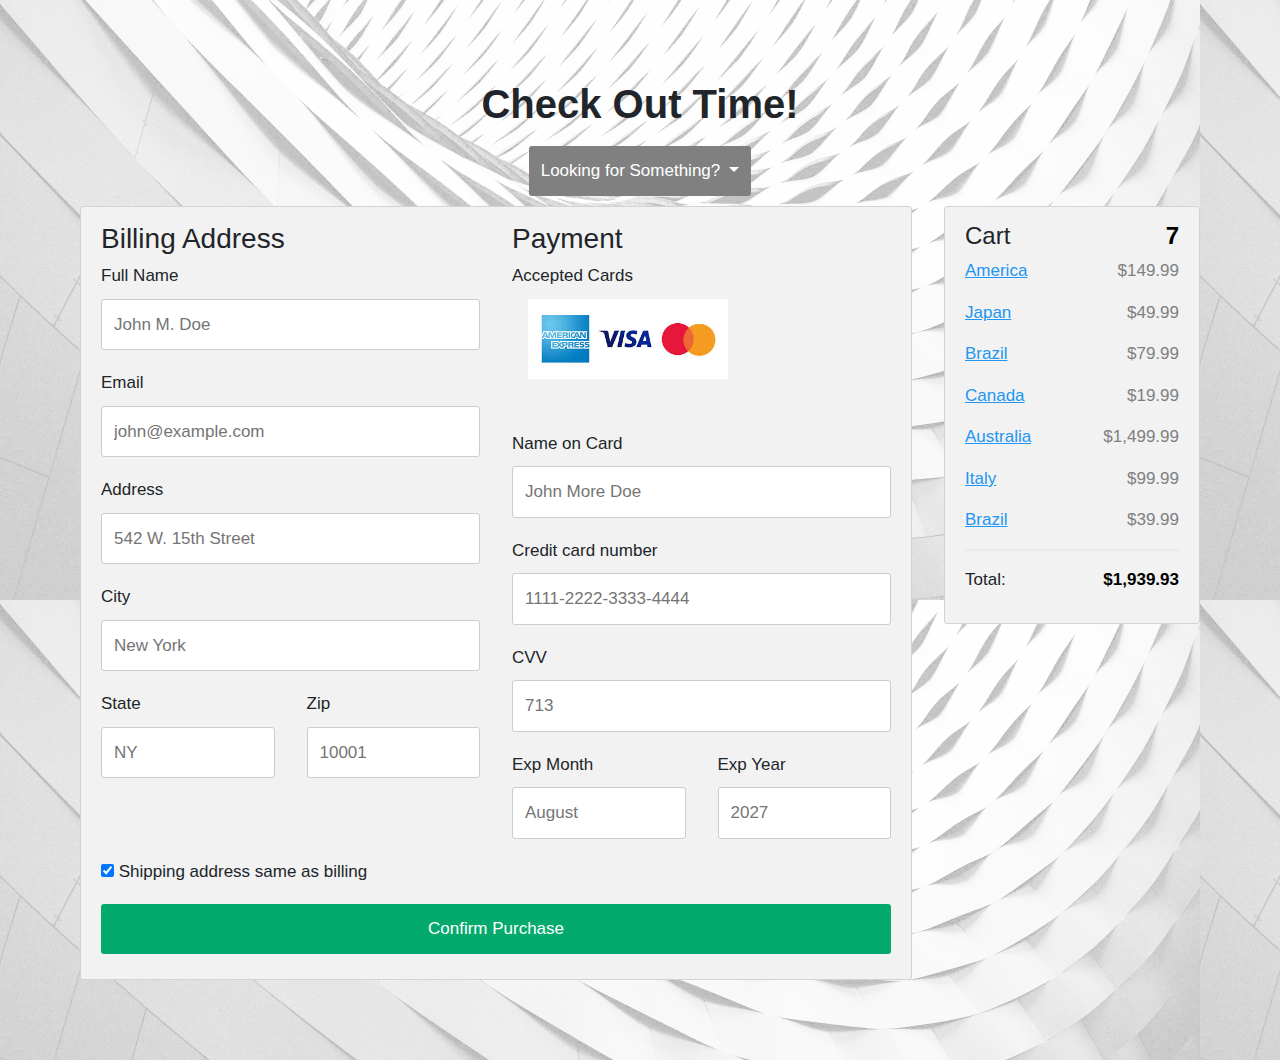
==== checkout.html @ 7d042033 "small format changes" ====
<!DOCTYPE html>
<html lang="en">

<head>
  <meta charset="UTF-8">
  <meta name="viewport" content="width=device-width, initial-scale=1.0">
  <title>Checkout</title>
  <link href="https://cdn.jsdelivr.net/npm/bootstrap@5.3.3/dist/css/bootstrap.min.css" rel="stylesheet"
    integrity="sha384-QWTKZyjpPEjISv5WaRU9OFeRpok6YctnYmDr5pNlyT2bRjXh0JMhjY6hW+ALEwIH" crossorigin="anonymous">
  <script src="https://cdn.jsdelivr.net/npm/bootstrap@5.3.3/dist/js/bootstrap.bundle.min.js"
    integrity="sha384-YvpcrYf0tY3lHB60NNkmXc5s9fDVZLESaAA55NDzOxhy9GkcIdslK1eN7N6jIeHz"
    crossorigin="anonymous"></script>
  <link rel="stylesheet" href="css/checkout.css">
 

</head>

<body>
  <header>

    <h1>
      <strong>Check Out Time!</strong>
    </h1>
    <div class="dropdown">
      <button class="btn btn-secondary dropdown-toggle" type="button" data-bs-toggle="dropdown" aria-expanded="false"
        id="Check_Btn">
        Looking for Something?
      </button>
      <!-- This is the navigation dropdown -->
      <ul class="dropdown-menu">
        <li><a class="dropdown-item" href="index.html">Homepage</a></li>
        <li><a class="dropdown-item" href="login.html">Login</a></li>
        <li><a class="dropdown-item" href="registration.html">Sign-Up</a></li>
        <li><a class="dropdown-item" href="service.html">Product / Services</a></li>
        <li><a class="dropdown-item" href="test1.html">Testimonials</a></li>
        <li><a class="dropdown-item" href="checkout.html">Check Out</a></li>
      </ul>
    </div>
  </header>


  <!-- This is the checkout form -->
  <div class="row">
    <div class="col-75">
      <div class="container">
        <form action="index.html">

          <div class="row">
            <div class="col-50">
              <h3>Billing Address</h3>
              <label for="fname"><i class="fa fa-user"></i> Full Name</label>
              <input type="text" id="fname" name="firstname" placeholder="John M. Doe">
              <label for="email"><i class="fa fa-envelope"></i> Email</label>
              <input type="text" id="email" name="email" placeholder="john@example.com">
              <label for="adr"><i class="fa fa-address-card-o"></i> Address</label>
              <input type="text" id="adr" name="address" placeholder="542 W. 15th Street">
              <label for="city"><i class="fa fa-institution"></i> City</label>
              <input type="text" id="city" name="city" placeholder="New York">

              <div class="row">
                <div class="col-50">
                  <label for="state">State</label>
                  <input type="text" id="state" name="state" placeholder="NY">
                </div>
                <div class="col-50">
                  <label for="zip">Zip</label>
                  <input type="text" id="zip" name="zip" placeholder="10001">
                </div>
              </div>
            </div>

            <div class="col-50">
              <h3>Payment</h3>
              <label for="fname">Accepted Cards</label>
              <h6> <img src="images/cards.jfif" alt="Payment cards"></h6>


              <div class="icon-container">
                <i class="fa fa-cc-visa" style="color:navy;"></i>
                <i class="fa fa-cc-amex" style="color:blue;"></i>
                <i class="fa fa-cc-mastercard" style="color:red;"></i>
                <i class="fa fa-cc-discover" style="color:orange;"></i>
              </div>
              <label for="cname">Name on Card</label>
              <input type="text" id="cname" name="cardname" placeholder="John More Doe" minlength="3">
              <label for="ccnum">Credit card number</label>
              <input type="text" id="ccnum" name="cardnumber" placeholder="1111-2222-3333-4444" maxlength="16">
              <label for="expmonth">CVV</label>
              <input type="text" id="expmonth" name="expmonth" placeholder="713">
              <div class="row">
                <div class="col-50">
                  <label for="expyear">Exp Month</label>
                  <input type="text" id="expyear" name="expyear" placeholder="August">
                </div>
                <div class="col-50">
                  <label for="cvv">Exp Year</label>
                  <input type="text" id="cvv" name="cvv" placeholder="2027" maxlength="3">
                </div>
              </div>
            </div>

          </div>
          <label>
            <input type="checkbox" checked="checked" name="sameadr"> Shipping address same as billing
          </label>
          <input type="submit" value="Confirm Purchase" class="btn">
        </form>
      </div>
    </div>
    <div class="col-25">
      <div class="container">
        <h4>Cart <span class="price" style="color:black"><i class="fa fa-shopping-cart"></i> <b>7</b></span></h4>
        <p><a href="service.html">America</a> <span class="price">$149.99</span></p>
        <p><a href="service.html">Japan</a> <span class="price">$49.99</span></p>
        <p><a href="service.html">Brazil</a> <span class="price">$79.99</span></p>
        <p><a href="service.html">Canada</a> <span class="price">$19.99</span></p>
        <p><a href="service.html">Australia</a> <span class="price">$1,499.99</span></p>
        <p><a href="service.html">Italy</a> <span class="price">$99.99</span></p>
        <p><a href="service.html">Brazil</a> <span class="price">$39.99</span></p>
        <hr>
        <p>Total: <span class="price" style="color:black"><b>$1,939.93</b></span></p>
      </div>
    </div>
  </div>

</body>

</html>
---- css/checkout.css ----
body {
  font-family: Arial;
  font-size: 17px;
  padding: 80px;
  background-image: url("../images/white-unsplash-9d0375d2.jpg");
}

* {
  box-sizing: border-box;
}

.row {
  display: -ms-flexbox;
  /* IE10 */
  display: flex;
  -ms-flex-wrap: wrap;
  /* IE10 */
  flex-wrap: wrap;
  margin: 0 -16px;
}

.col-25 {
  -ms-flex: 25%;
  /* IE10 */
  flex: 25%;
}

.col-50 {
  -ms-flex: 50%;
  /* IE10 */
  flex: 50%;
}

.col-75 {
  -ms-flex: 75%;
  /* IE10 */
  flex: 75%;
}

.col-25,
.col-50,
.col-75 {
  padding: 0 16px;
}

.container {
  background-color: #f2f2f2;
  padding: 15px 20px 15px 20px;
  border: 1px solid lightgrey;
  border-radius: 3px;
}

input[type=text] {
  width: 100%;
  margin-bottom: 20px;
  padding: 12px;
  border: 1px solid #ccc;
  border-radius: 3px;
}

label {
  margin-bottom: 10px;
  display: block;
}

.icon-container {
  margin-bottom: 37px;
  padding: 7px 0 0 ;
  font-size: 24px;

}

.btn {
  background-color: #04AA6D;
  color: white;
  padding: 12px;
  margin: 10px 0;
  border: none;
  width: 100%;
  border-radius: 3px;
  cursor: pointer;
  font-size: 17px;
}

.btn:hover {
  background-color: #45a049;
}

a {
  color: #2196F3;
}

hr {
  border: 1px solid lightgrey;
}

span.price {
  float: right;
  color: grey;
}

.dropdown {
  width: 50%;
  margin: auto;
}

header {
  text-align: center;
}

#Check_Btn {
  background-color: gray;
  margin-right: auto;
  margin-left: auto;
  text-align: center;
  width: auto;
}

.btn:hover {
  background-color: gray;
}

h6 {
  display: flex;
  
  height: 5rem;
  /* width: auto; */
  }
  img {
    margin-left: 1rem;
 
  }
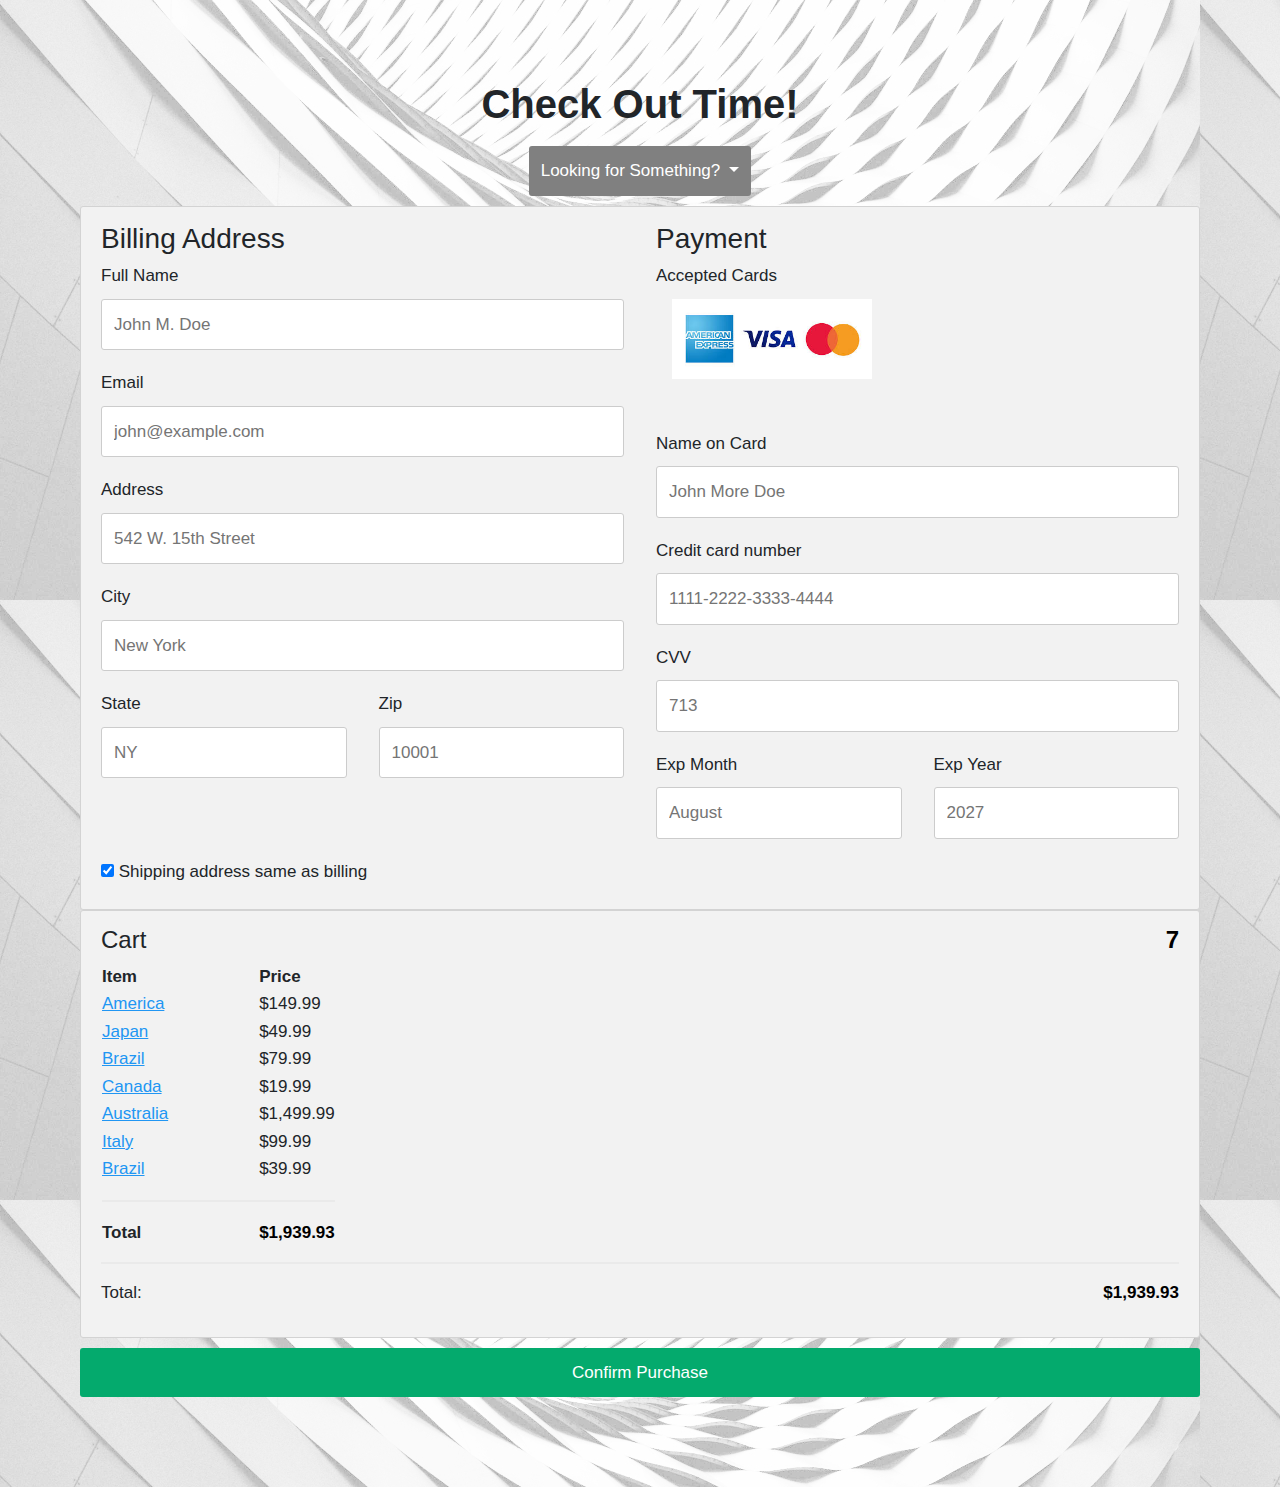
==== commit 818eaaea: "format changes to checkout and added table data" ====
--- a/checkout.html
+++ b/checkout.html
@@ -103,23 +103,58 @@
           <label>
             <input type="checkbox" checked="checked" name="sameadr"> Shipping address same as billing
           </label>
-          <input type="submit" value="Confirm Purchase" class="btn">
+          <!-- <input type="submit" value="Confirm Purchase" class="btn"> -->
         </form>
       </div>
     </div>
     <div class="col-25">
       <div class="container">
         <h4>Cart <span class="price" style="color:black"><i class="fa fa-shopping-cart"></i> <b>7</b></span></h4>
-        <p><a href="service.html">America</a> <span class="price">$149.99</span></p>
-        <p><a href="service.html">Japan</a> <span class="price">$49.99</span></p>
-        <p><a href="service.html">Brazil</a> <span class="price">$79.99</span></p>
-        <p><a href="service.html">Canada</a> <span class="price">$19.99</span></p>
-        <p><a href="service.html">Australia</a> <span class="price">$1,499.99</span></p>
-        <p><a href="service.html">Italy</a> <span class="price">$99.99</span></p>
-        <p><a href="service.html">Brazil</a> <span class="price">$39.99</span></p>
+        <table>
+          <tr>
+            <th>Item</th>
+            <th class="price">Price</th>
+          </tr>
+          <tr>
+            <td><a href="service.html">America</a></td>
+            <td class="price">$149.99</td>
+          </tr>
+          <tr>
+            <td><a href="service.html">Japan</a></td>
+            <td class="price">$49.99</td>
+          </tr>
+          <tr>
+            <td><a href="service.html">Brazil</a></td>
+            <td class="price">$79.99</td>
+          </tr>
+          <tr>
+            <td><a href="service.html">Canada</a></td>
+            <td class="price">$19.99</td>
+          </tr>
+          <tr>
+            <td><a href="service.html">Australia</a></td>
+            <td class="price">$1,499.99</td>
+          </tr>
+          <tr>
+            <td><a href="service.html">Italy</a></td>
+            <td class="price">$99.99</td>
+          </tr>
+          <tr>
+            <td><a href="service.html">Brazil</a></td>
+            <td class="price">$39.99</td>
+          </tr>
+          <tr>
+            <td colspan="2"><hr></td>
+          </tr>
+          <tr>
+            <td><strong>Total</strong></td>
+            <td class="price" style="color:black"><b>$1,939.93</b></td>
+          </tr>
+        </table>
         <hr>
         <p>Total: <span class="price" style="color:black"><b>$1,939.93</b></span></p>
       </div>
+      <input type="submit" value="Confirm Purchase" class="btn">
     </div>
   </div>
 
--- a/css/checkout.css
+++ b/css/checkout.css
@@ -131,3 +131,7 @@
  
   }
   
+.price {
+  padding-left: 10vh;
+
+}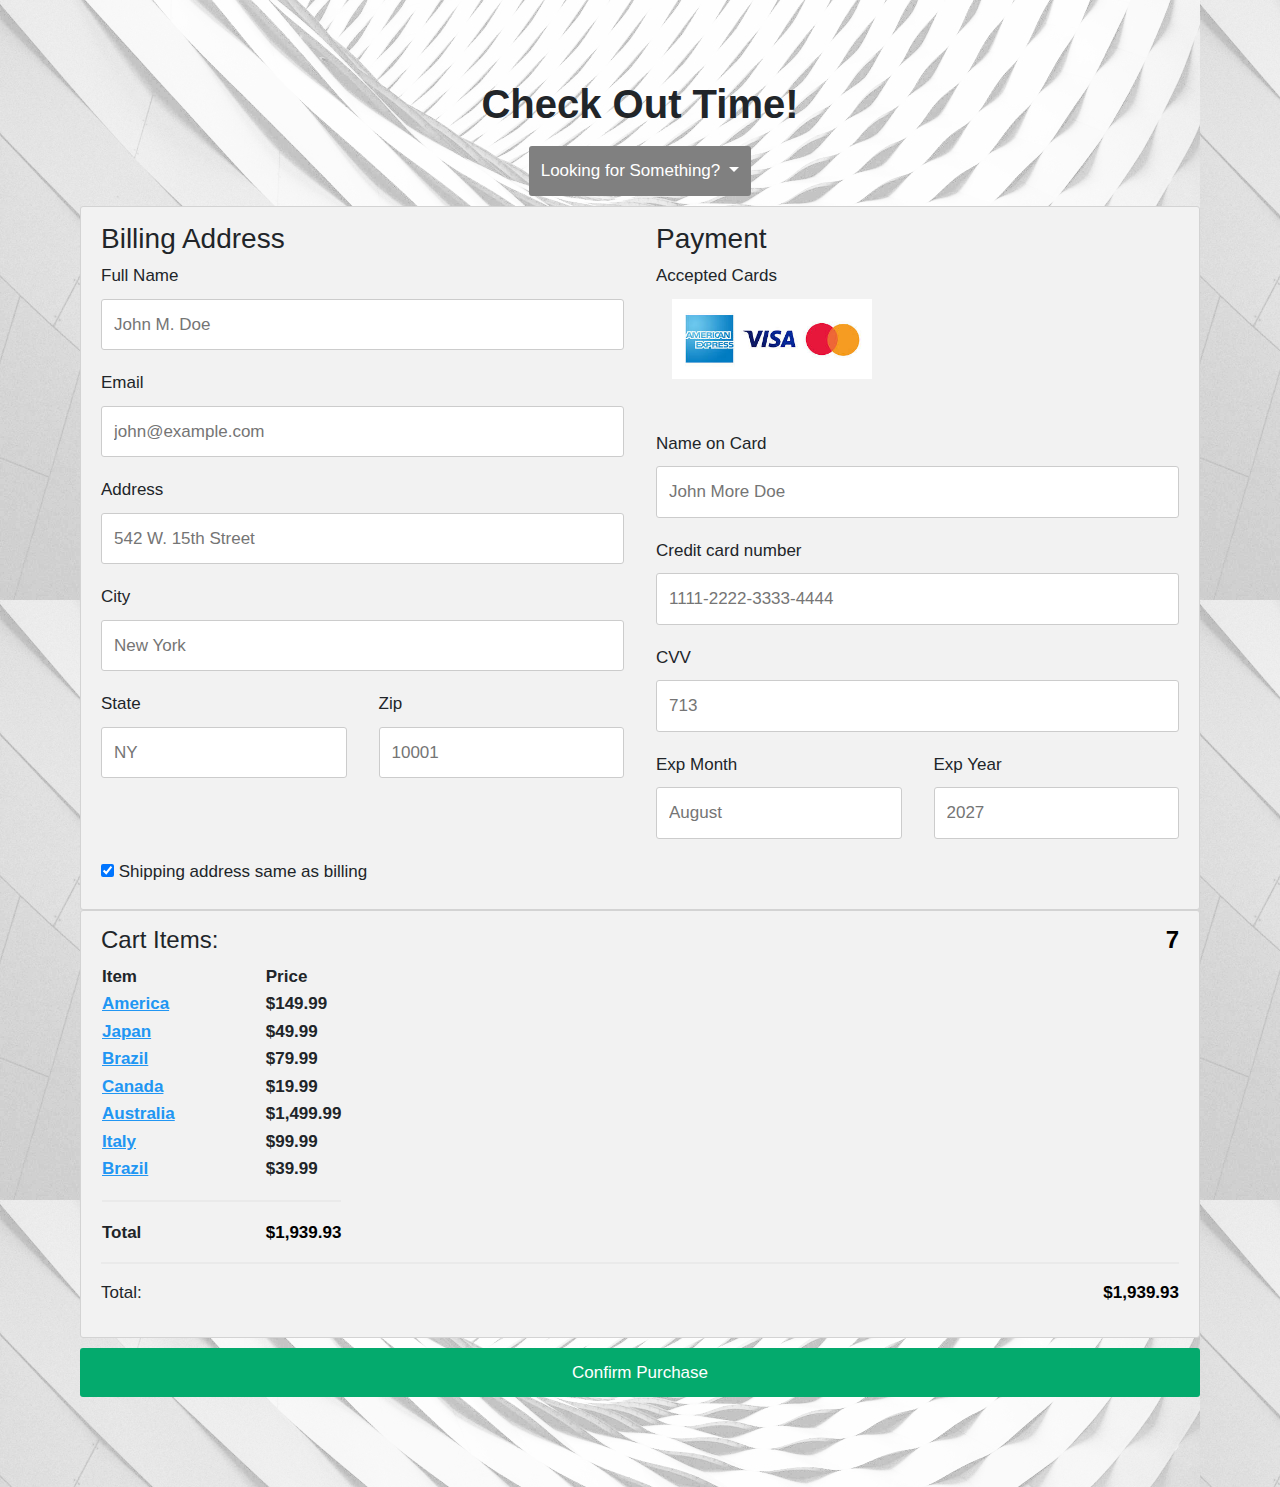
==== commit afc05820: "format changes on checkout page and added comments to login.css" ====
--- a/checkout.html
+++ b/checkout.html
@@ -109,39 +109,39 @@
     </div>
     <div class="col-25">
       <div class="container">
-        <h4>Cart <span class="price" style="color:black"><i class="fa fa-shopping-cart"></i> <b>7</b></span></h4>
+        <h4>Cart Items: <span class="price" style="color:black"><i class="fa fa-shopping-cart"></i> <b>7</b></span></h4>
         <table>
           <tr>
             <th>Item</th>
             <th class="price">Price</th>
           </tr>
           <tr>
-            <td><a href="service.html">America</a></td>
-            <td class="price">$149.99</td>
+            <td><a href="service.html"><b>America</b></a></td>
+            <td class="price"><b>$149.99</b></td>
           </tr>
           <tr>
-            <td><a href="service.html">Japan</a></td>
-            <td class="price">$49.99</td>
+            <td><a href="service.html"><b>Japan</b></a></td>
+            <td class="price"><b>$49.99</b></td>
           </tr>
           <tr>
-            <td><a href="service.html">Brazil</a></td>
-            <td class="price">$79.99</td>
+            <td><a href="service.html"><b>Brazil</b></a></td>
+            <td class="price"><b>$79.99</b></td>
           </tr>
           <tr>
-            <td><a href="service.html">Canada</a></td>
-            <td class="price">$19.99</td>
+            <td><a href="service.html"><b>Canada</b></a></td>
+            <td class="price"><b>$19.99</b></td>
           </tr>
           <tr>
-            <td><a href="service.html">Australia</a></td>
-            <td class="price">$1,499.99</td>
+            <td><a href="service.html"><b>Australia</b></a></td>
+            <td class="price"><b>$1,499.99</b></td>
           </tr>
           <tr>
-            <td><a href="service.html">Italy</a></td>
-            <td class="price">$99.99</td>
+            <td><a href="service.html"><b>Italy</b></a></td>
+            <td class="price"><b>$99.99</b></td>
           </tr>
           <tr>
-            <td><a href="service.html">Brazil</a></td>
-            <td class="price">$39.99</td>
+            <td><a href="service.html"><b>Brazil</b></a></td>
+            <td class="price"><b>$39.99</b></td>
           </tr>
           <tr>
             <td colspan="2"><hr></td>
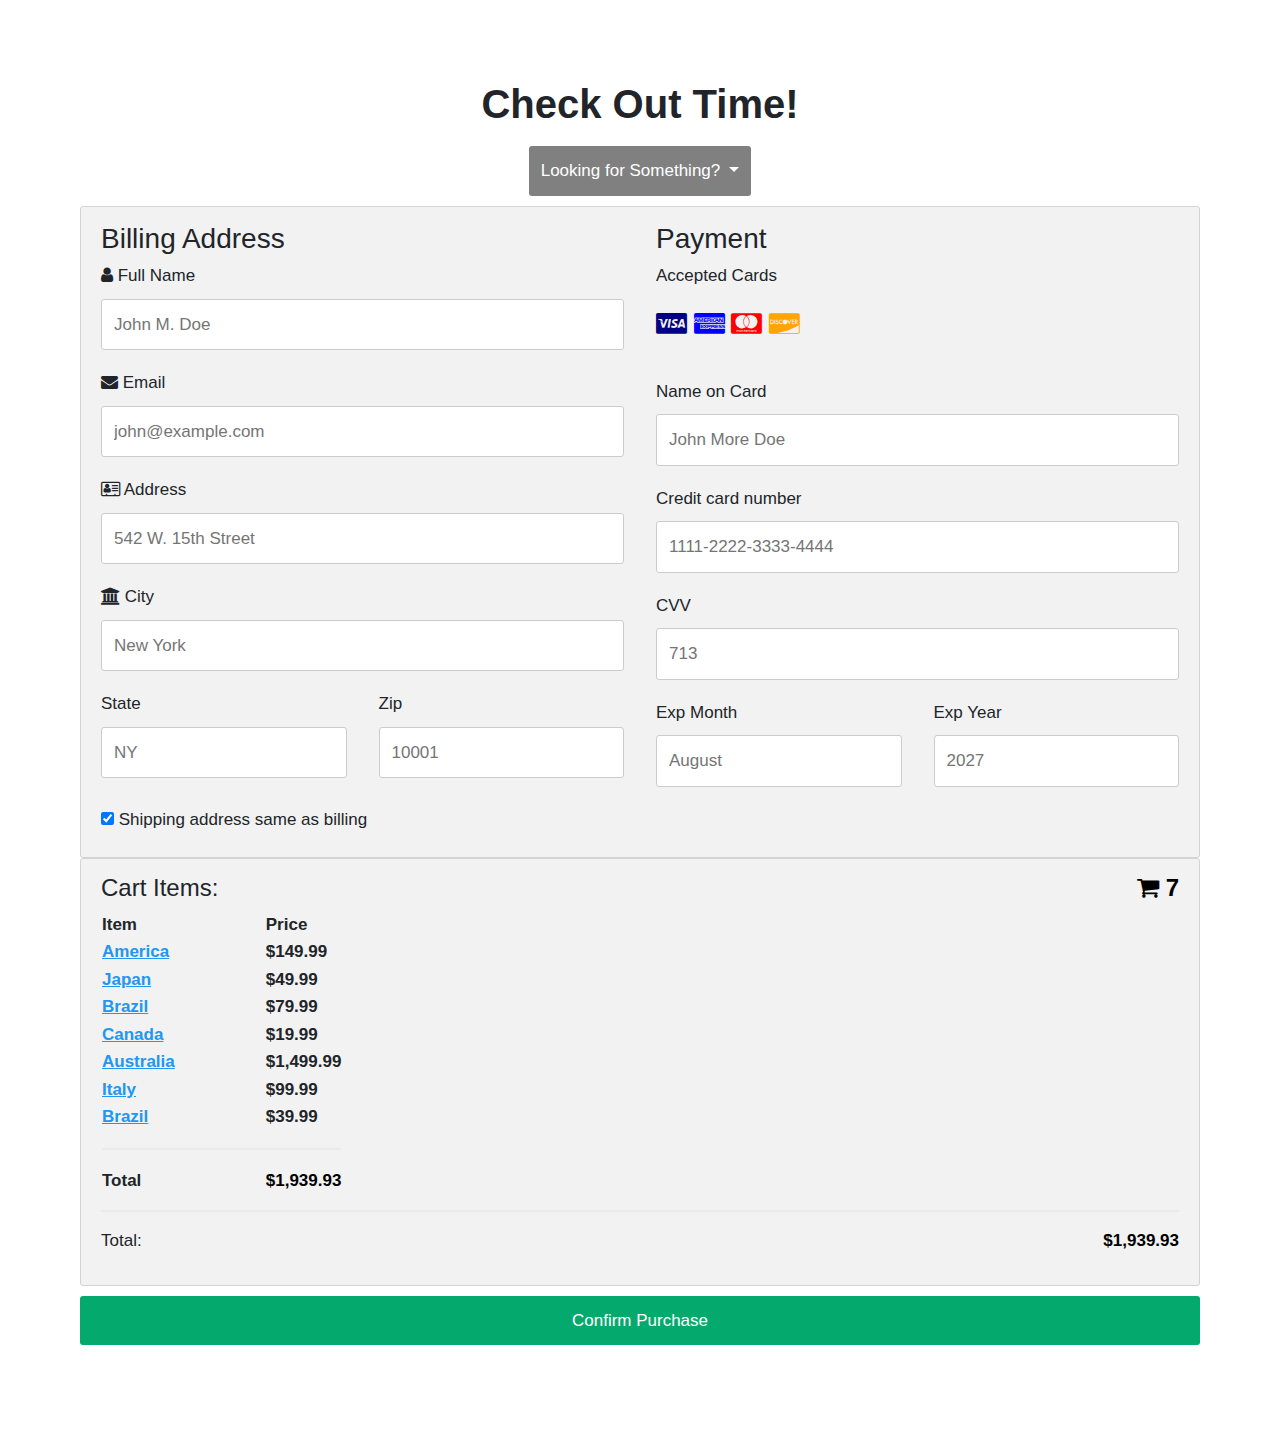
==== commit 8c7ab0a2: "Added the images for accepted cards and the nessacary changes" ====
--- a/checkout.html
+++ b/checkout.html
@@ -11,6 +11,7 @@
     integrity="sha384-YvpcrYf0tY3lHB60NNkmXc5s9fDVZLESaAA55NDzOxhy9GkcIdslK1eN7N6jIeHz"
     crossorigin="anonymous"></script>
   <link rel="stylesheet" href="css/checkout.css">
+  <link rel="stylesheet" href="https://cdnjs.cloudflare.com/ajax/libs/font-awesome/4.7.0/css/font-awesome.min.css">
  
 
 </head>
@@ -72,7 +73,7 @@
             <div class="col-50">
               <h3>Payment</h3>
               <label for="fname">Accepted Cards</label>
-              <h6> <img src="images/cards.jfif" alt="Payment cards"></h6>
+            
 
 
               <div class="icon-container">
--- a/css/checkout.css
+++ b/css/checkout.css
@@ -2,7 +2,7 @@
   font-family: Arial;
   font-size: 17px;
   padding: 80px;
-  background-image: url("../images/white-unsplash-9d0375d2.jpg");
+  background-image: url("https://i.gifer.com/2I3c.gif");
 }
 
 * {
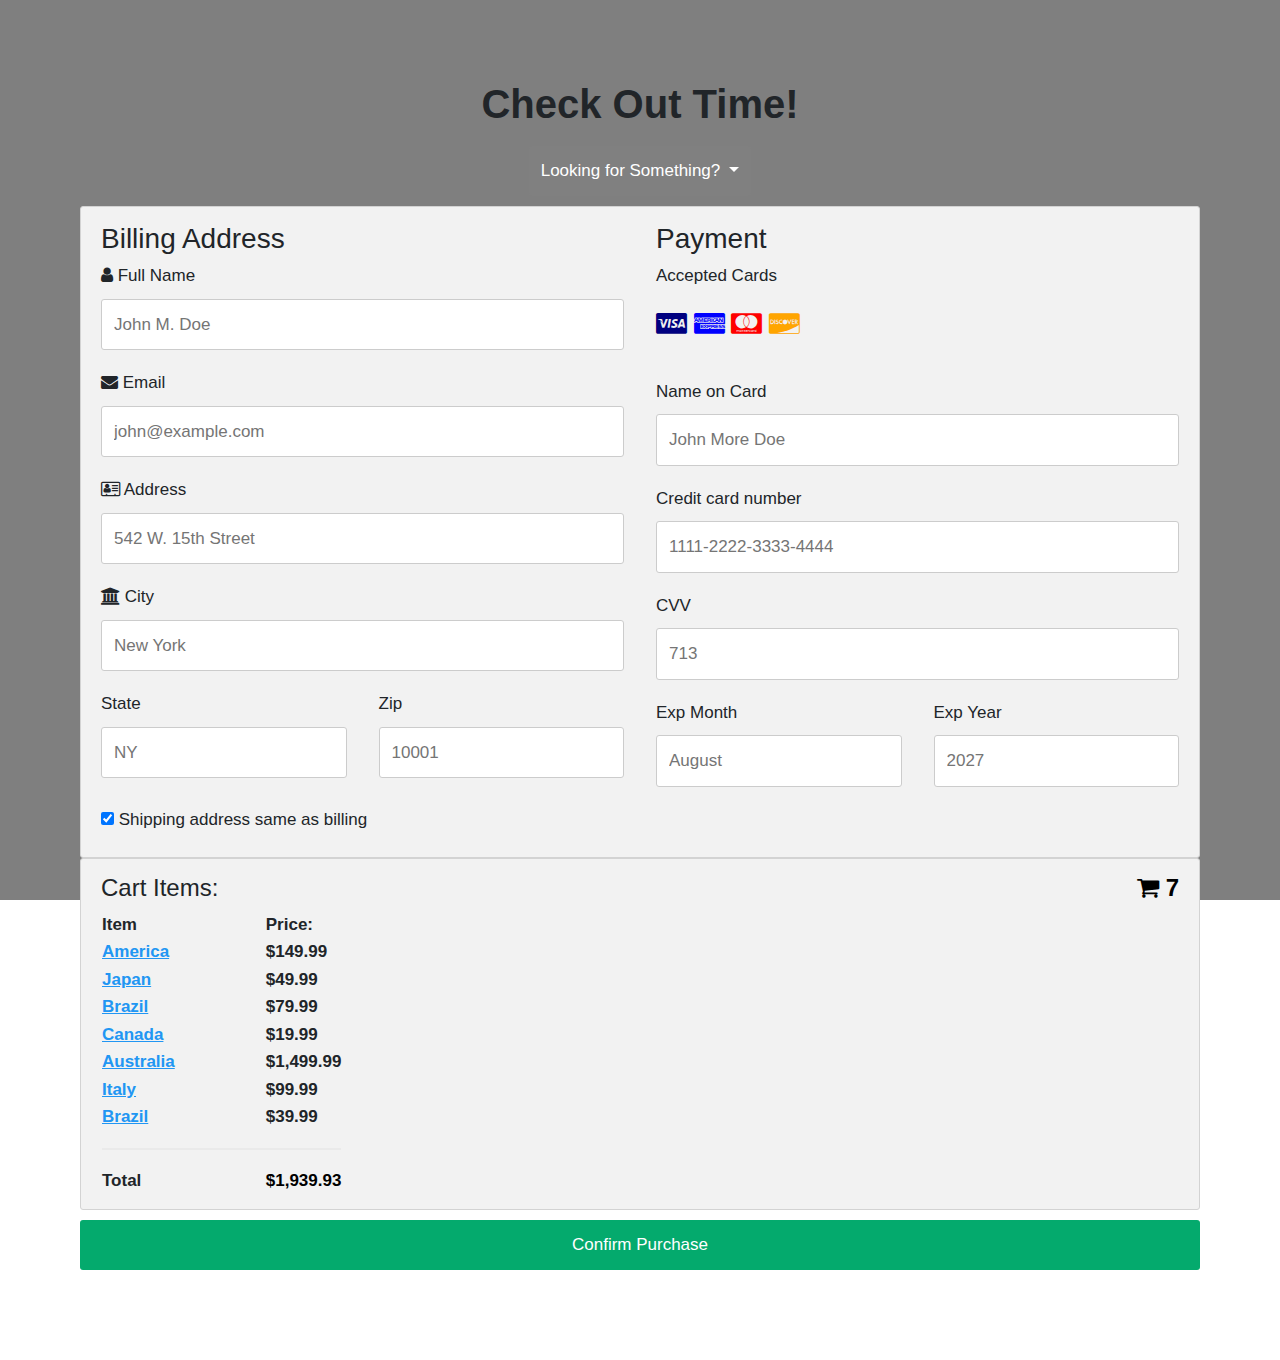
==== commit 2ab9dabd: "fixed the duplicate totals in the checkout page" ====
--- a/checkout.html
+++ b/checkout.html
@@ -114,7 +114,7 @@
         <table>
           <tr>
             <th>Item</th>
-            <th class="price">Price</th>
+            <th class="price">Price:</th>
           </tr>
           <tr>
             <td><a href="service.html"><b>America</b></a></td>
@@ -152,8 +152,8 @@
             <td class="price" style="color:black"><b>$1,939.93</b></td>
           </tr>
         </table>
-        <hr>
-        <p>Total: <span class="price" style="color:black"><b>$1,939.93</b></span></p>
+        
+ 
       </div>
       <input type="submit" value="Confirm Purchase" class="btn">
     </div>
--- a/css/checkout.css
+++ b/css/checkout.css
@@ -2,7 +2,10 @@
   font-family: Arial;
   font-size: 17px;
   padding: 80px;
-  background-image: url("https://i.gifer.com/2I3c.gif");
+  background-image:linear-gradient(to bottom, rgba(0, 0, 0, 0.5), rgba(0, 0, 0, 0.5)),  url("https://i.gifer.com/2I3c.gif"); /*This is the Gif background*/
+  background-size: cover;
+  background-position: center;
+  background-attachment: fixed; 
 }
 
 * {
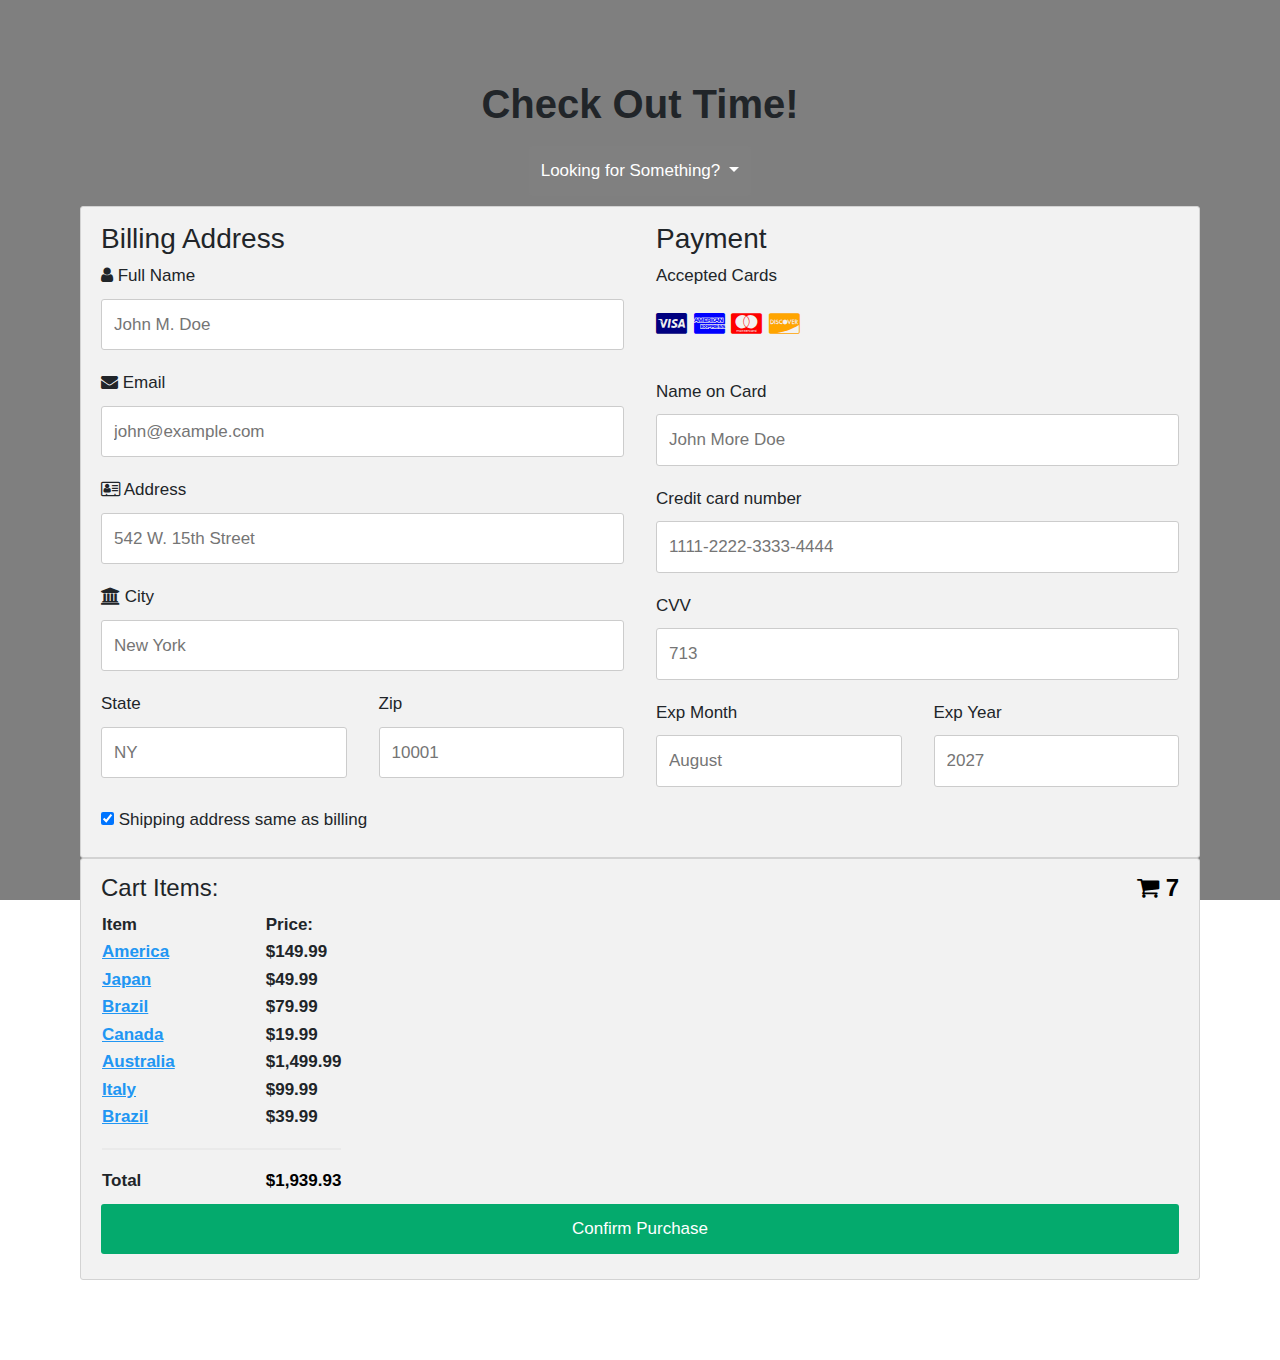
==== commit 3cc3f7e7: "testing" ====
--- a/checkout.html
+++ b/checkout.html
@@ -152,10 +152,9 @@
             <td class="price" style="color:black"><b>$1,939.93</b></td>
           </tr>
         </table>
-        
- 
+
+        <input type="submit" value="Confirm Purchase" class="btn">  
       </div>
-      <input type="submit" value="Confirm Purchase" class="btn">
     </div>
   </div>
 
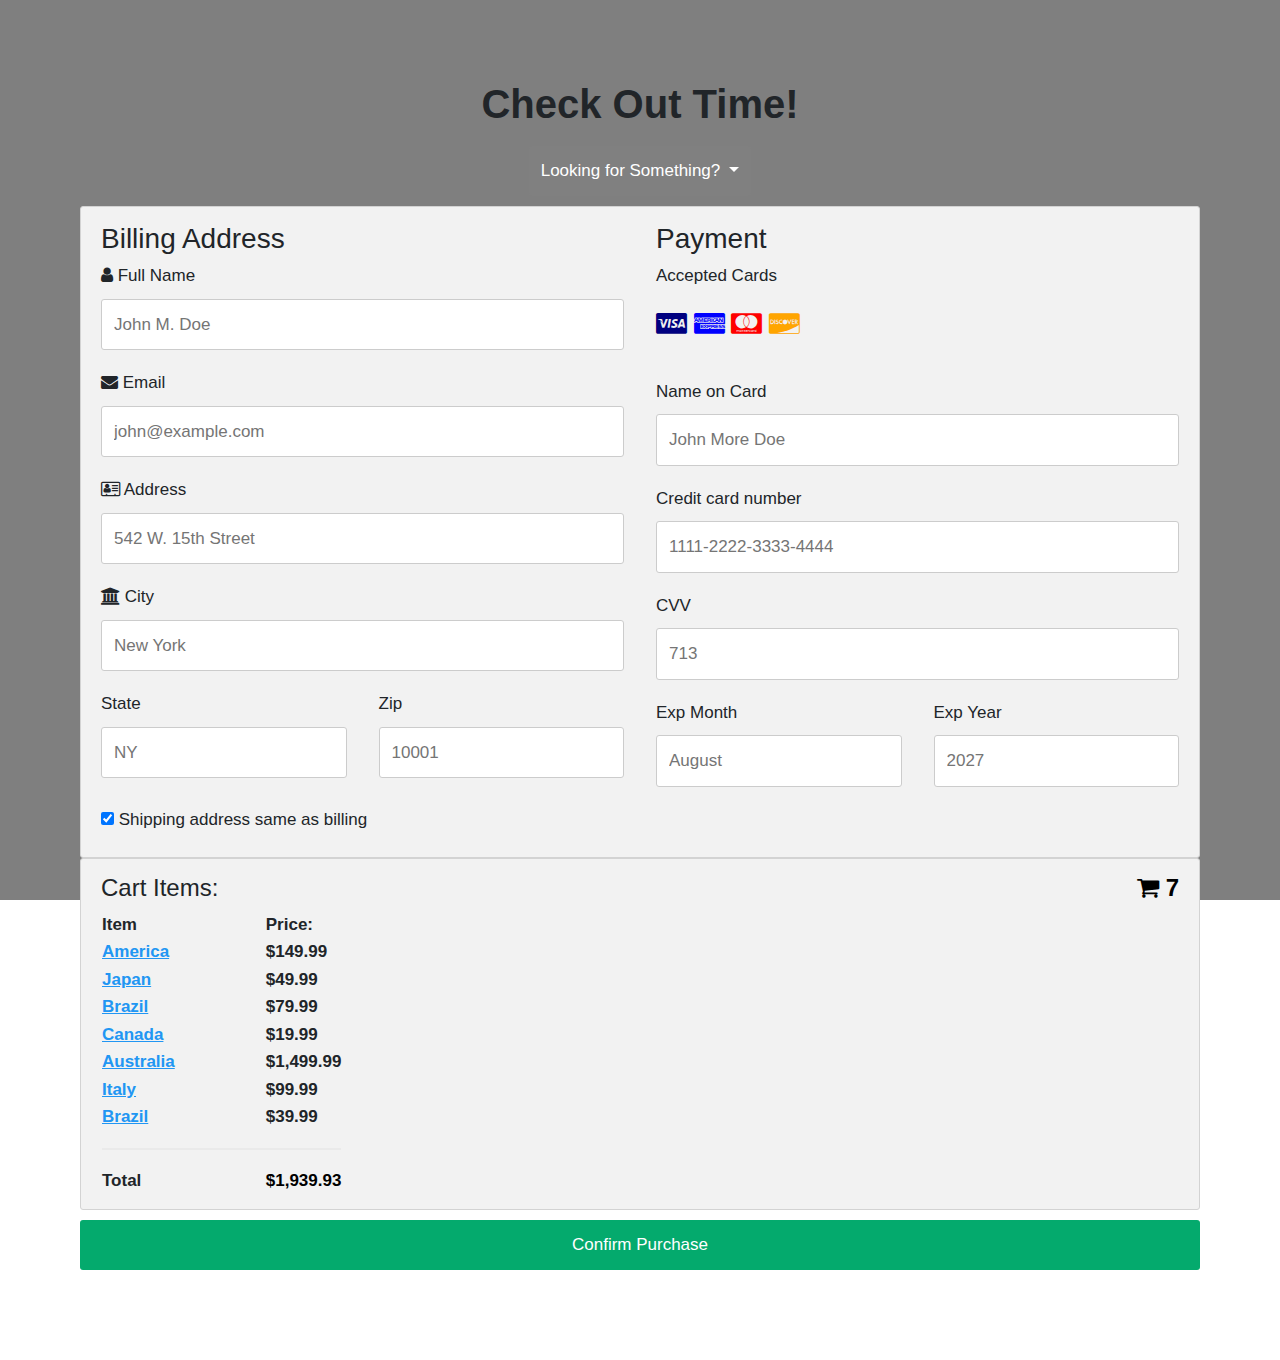
==== commit e043c556: "test" ====
--- a/checkout.html
+++ b/checkout.html
@@ -152,9 +152,9 @@
             <td class="price" style="color:black"><b>$1,939.93</b></td>
           </tr>
         </table>
-
-        <input type="submit" value="Confirm Purchase" class="btn">  
+        
       </div>
+      <input type="submit" value="Confirm Purchase" class="btn">
     </div>
   </div>
 
